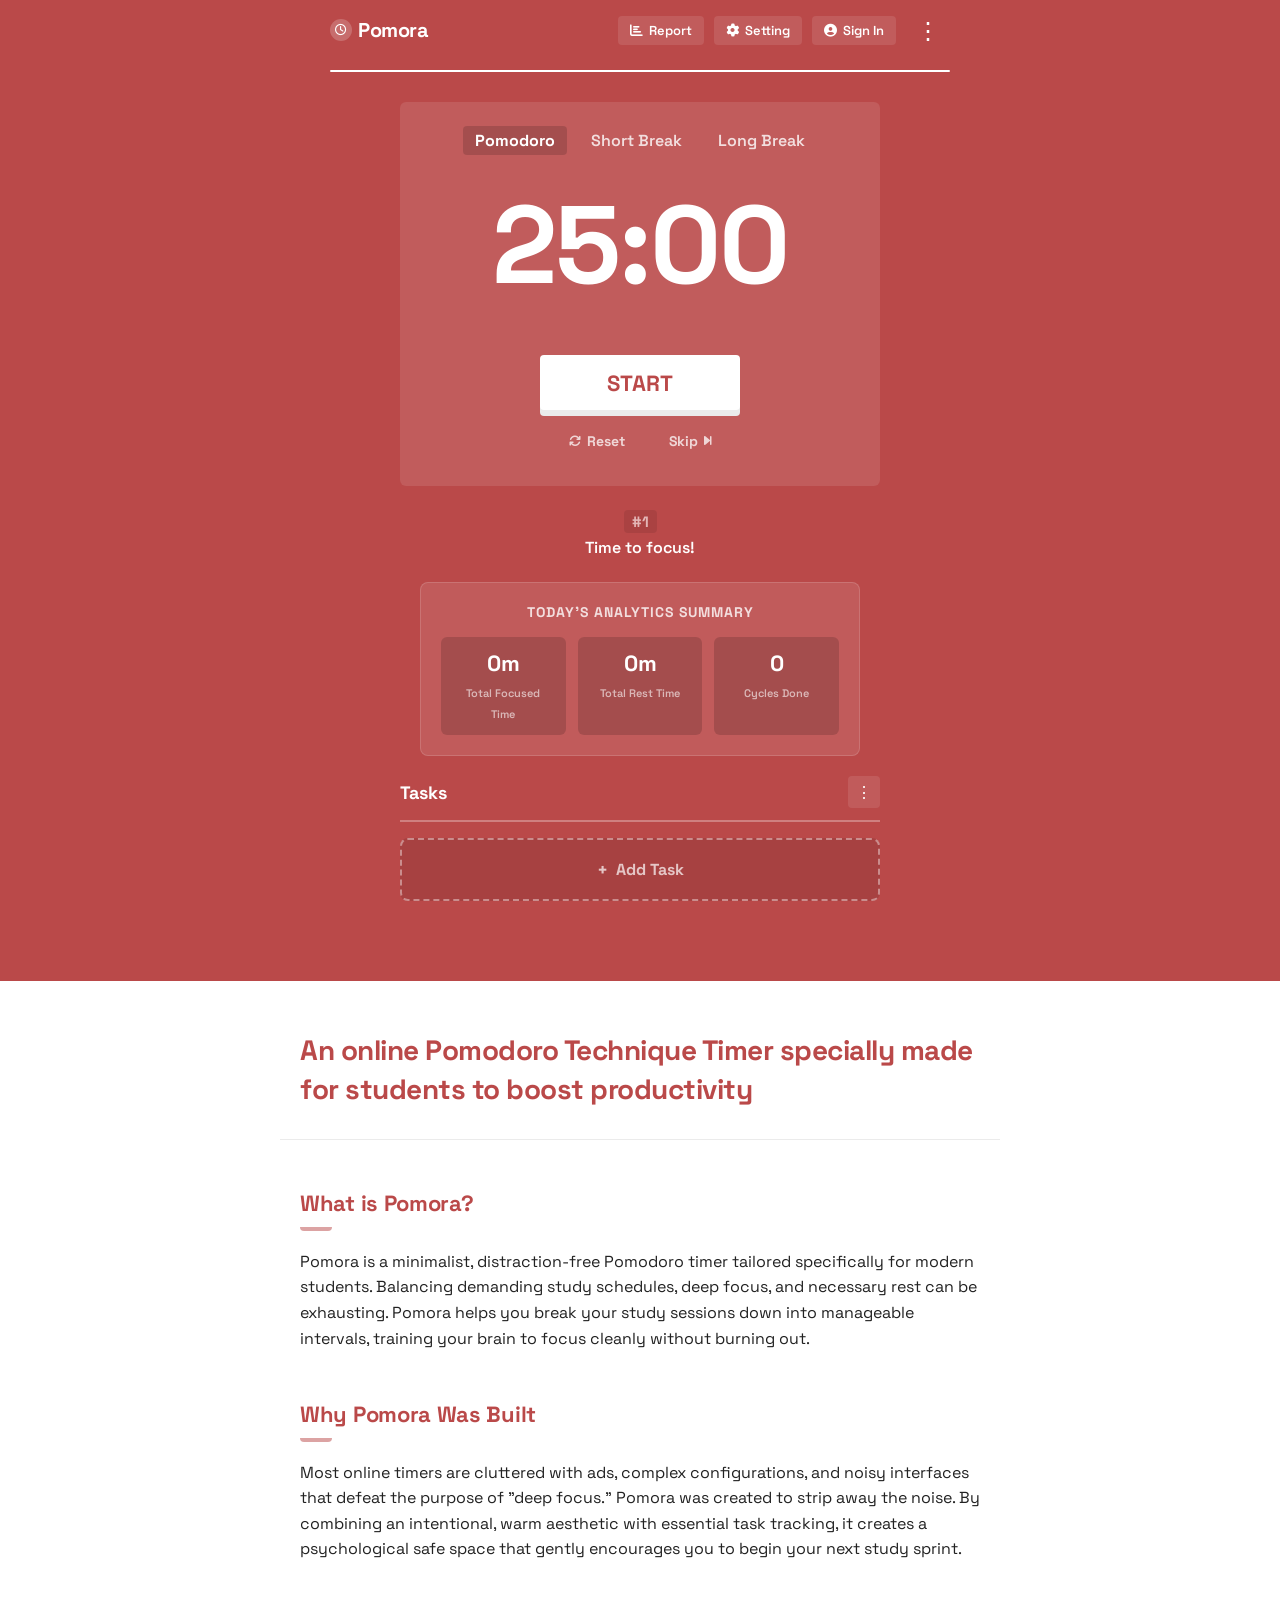
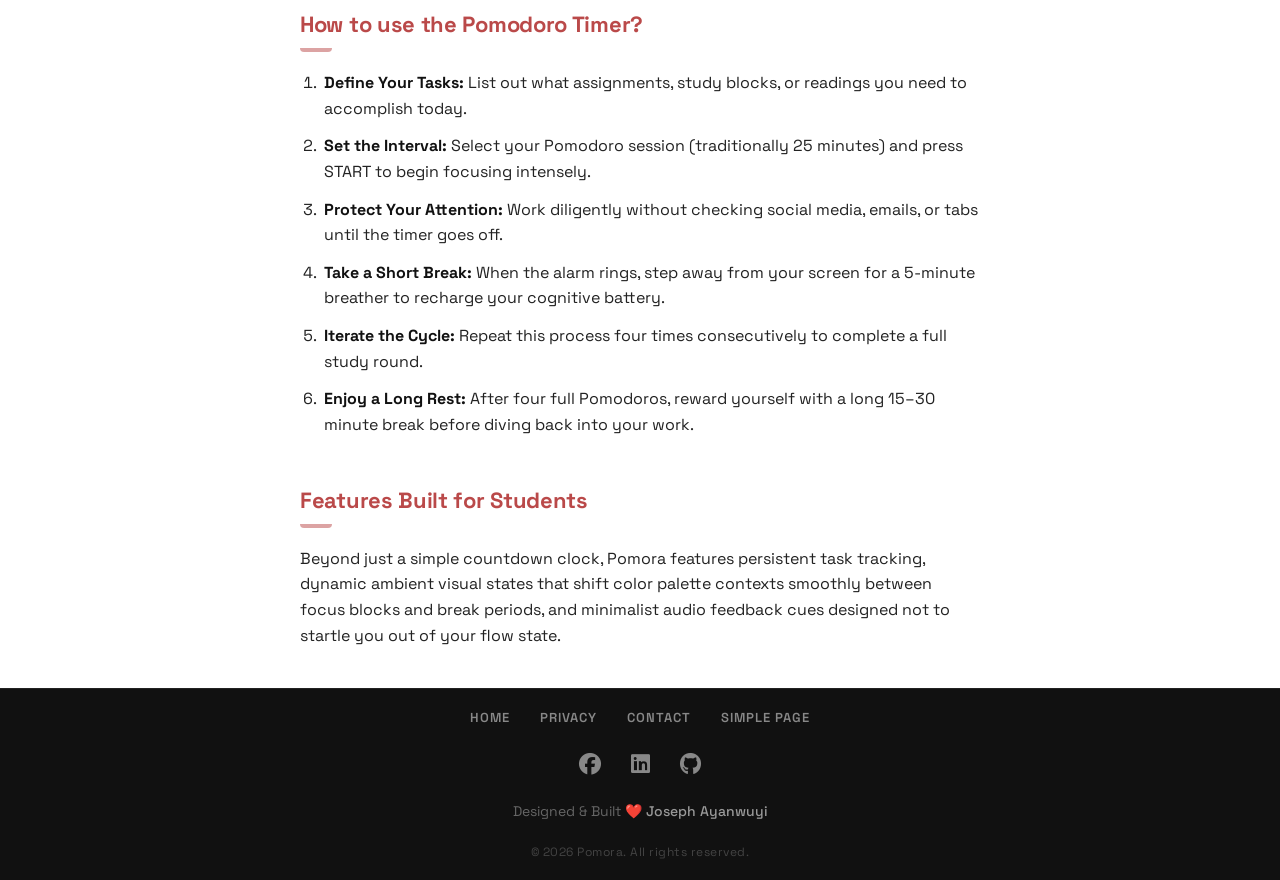
==== frontend/index.html @ e924970a "Initial commit: Pomora Full-Stack Core Engine" ====
<!DOCTYPE html>
<html lang="en">

<head>
  <meta charset="UTF-8" />
  <meta name="viewport" content="width=device-width, initial-scale=1.0" />
  <title>Pomora - Home</title>
  <link rel="preconnect" href="https://fonts.googleapis.com" />
  <link rel="preconnect" href="https://fonts.gstatic.com" crossorigin />
  <link href="https://fonts.googleapis.com/css2?family=Space+Grotesk:wght@300..700&display=swap" rel="stylesheet" />
  <link rel="stylesheet" href="https://cdnjs.cloudflare.com/ajax/libs/font-awesome/6.5.0/css/all.min.css">
  <link rel="stylesheet" type="text/css" href="css/styles.css" />

  <link rel="shortcut icon" href="favicon.ico" type="image/x-icon">
</head>

<body>

  <div class="container-head">
    <header class="navbar" role="banner">
      <div class="logo"><span class="logo-icon"><i class="fa-regular fa-clock"></i></span> Pomora</div>
      <nav class="nav-actions" aria-label="Primary navigation">
        <button type="button" class="nav-btn">
          <span class="icon"><i class="fa fa-bar-chart" aria-hidden="true"></i></span>
          <span class="icon_text">Report</span>
        </button>
        <button type="button" class="nav-btn">
          <span class="icon"><i class="fa fa-cog" aria-hidden="true"></i></span>
          <span class="icon_text">Setting</span>
        </button>
        <button type="button" class="nav-btn login-btn">
          <span class="icon"><i class="fa fa-user-circle" aria-hidden="true"></i></span>
          <span class="icon_text">Sign In</span>
        </button>
        <div class="more-menu-container">
          <button type="button" class="more-btn" id="moreMenuBtn" aria-label="More options">
            ⋮
          </button>

          <div class="more-dropdown-card" id="moreDropdownCard">
            <button type="button" class="dropdown-item-btn" id="goToDashboardBtn">
              📊 Performance Dashboard
            </button>
            <button type="button" class="dropdown-item-btn" id="goToTimerBtn" style="display: none;">
              ⏱️ Back to Timer
            </button>
            <hr class="dropdown-divider" />
            <button type="button" class="dropdown-item-btn danger" id="dropdownLogoutBtn">
              🚪 Log Out Account
            </button>
          </div>
        </div>



      </nav>
    </header>

    <div id="fullPageDashboard" class="full-screen-overlay-workspace">
      <div class="dashboard-inner-overlay-card">
        <button type="button" class="close-dashboard-overlay-btn" id="closeDashboardOverlayBtn" title="Close Dashboard">
          &times;
        </button>

        <div class="dashboard-filter-header">
          <h2>Performance Insights</h2>
          <div class="filter-toggle-buttons">
            <button class="filter-btn active" data-range="7days">7 Days</button>
            <button class="filter-btn" data-range="30days">1 Month</button>
            <button class="filter-btn" data-range="1year">1 Year</button>
          </div>
        </div>

        <div class="stats-overview-grid">
          <div class="stat-card">
            <span class="card-label">Focus Volume</span>
            <h3 id="dashTotalHours">0.0h</h3>
          </div>
          <div class="stat-card">
            <span class="card-label">Active Consistency</span>
            <h3 id="dashStreak">0 Days</h3>
          </div>
        </div>

        <div class="dashboard-charts-section">
          <p class="chart-title">Daily Focus Distribution Trend (Minutes)</p>
          <div class="trend-bar-chart" id="dashboardTrendChart">
          </div>
        </div>
      </div>
    </div>

    <div class="progress-bar-bg" aria-hidden="true">
      <div class="progress-bar-fill"></div>
    </div>

    <main id="main-content" class="main-container">
      <section class="timer-card" aria-labelledby="timer-heading">
        <div class="timer-modes" role="tablist" aria-label="Timer mode">
          <button type="button" class="mode-btn active" aria-selected="true">
            Pomodoro
          </button>
          <button type="button" class="mode-btn">Short Break</button>
          <button type="button" class="mode-btn">Long Break</button>
        </div>

        <div id="timer-heading" class="timer-display" role="status" aria-live="polite">
          25:00
        </div>

        <div class="timer-controls-wrapper">
          <button class="start-btn">START</button>

          <div class="timer-utilities">
            <button class="util-btn" id="resetTimerBtn" title="Reset Current Round">
              <span><i class="fa-solid fa-refresh"></i></span> Reset
            </button>
            <button class="util-btn" id="skipTimerBtn" title="Skip to Next Round">
              Skip <span><i class="fa-solid fa-forward-step"></i></span>
            </button>
          </div>
        </div>
      </section>

      <div class="task-status">
        <span class="task-number" id="taskNumberDisplay">#1</span>
        <p class="task-message" id="taskMessageDisplay">Time to focus!</p>
      </div>

      <section class="container summary-section">
        <div class="analytics-card">
          <h3>Today's Analytics Summary</h3>
          <div class="analytics-grid">
            <div class="analytics-item">
              <span class="analytics-value" id="totalFocusTimeDisplay">0m</span>
              <span class="analytics-label">Total Focused Time</span>
            </div>
            <div class="analytics-item">
              <span class="analytics-value" id="totalRestTimeDisplay">0m</span>
              <span class="analytics-label">Total Rest Time</span>
            </div>
            <div class="analytics-item">
              <span class="analytics-value" id="pomodorosCompletedDisplay">0</span>
              <span class="analytics-label">Cycles Done</span>
            </div>
          </div>
        </div>
      </section>

      <section class="tasks-section">
        <div class="tasks-header">
          <h2>Tasks</h2>
          <button class="more-btn-v">⋮</button>
        </div>

        <div class="tasks-success-banner" id="tasksSuccessBanner">
          <p class="success-message">You've finished all your tasks for today 🎉</p>
          <button class="clear-tasks-btn" id="clearTasksBtn">Clear Tasks</button>
        </div>

        <div class="tasks-list"></div>

        <div class="task-form-card" id="taskFormCard">
          <input type="text" class="task-input-field" id="taskInputField" placeholder="What are you working on?"
            maxlength="100">
          <div class="task-form-actions">
            <button class="task-form-btn cancel-btn" id="cancelTaskBtn">Cancel</button>
            <button class="task-form-btn save-btn" id="saveTaskBtn">Save</button>
          </div>
        </div>

        <button class="add-task-btn">
          <span class="plus-icon">+</span> Add Task
        </button>
      </section>

    </main>
  </div>

  <section class="container hero-section" aria-labelledby="hero-title">
    <h1 id="hero-title" class="heroimage_title">
      An online Pomodoro Technique Timer specially made for students to boost
      productivity
    </h1>
  </section>

  <section class="catchcopy container" aria-labelledby="what-is-title">
    <h2 id="what-is-title" class="catchcopy_title">What is Pomora?</h2>
    <p class="catchcopy_text">
      Pomora is a minimalist, distraction-free Pomodoro timer tailored
      specifically for modern students. Balancing demanding study schedules,
      deep focus, and necessary rest can be exhausting. Pomora helps you break
      your study sessions down into manageable intervals, training your brain
      to focus cleanly without burning out.
    </p>
  </section>

  <section class="catchcopy container" aria-labelledby="why-title">
    <h2 id="why-title" class="catchcopy_title">Why Pomora Was Built</h2>
    <p class="catchcopy_text">
      Most online timers are cluttered with ads, complex configurations, and
      noisy interfaces that defeat the purpose of "deep focus." Pomora was
      created to strip away the noise. By combining an intentional, warm
      aesthetic with essential task tracking, it creates a psychological safe
      space that gently encourages you to begin your next study sprint.
    </p>
  </section>

  <section class="catchcopy container" aria-labelledby="how-to-title">
    <h2 id="how-to-title" class="catchcopy_title">How to use the Pomodoro Timer?</h2>
    <ol class="catchcopy_list">
      <li>
        <span class="bold">Define Your Tasks: </span>List out what
        assignments, study blocks, or readings you need to accomplish today.
      </li>
      <li>
        <span class="bold">Set the Interval: </span>Select your Pomodoro
        session (traditionally 25 minutes) and press START to begin focusing
        intensely.
      </li>
      <li>
        <span class="bold">Protect Your Attention: </span>Work diligently
        without checking social media, emails, or tabs until the timer goes
        off.
      </li>
      <li>
        <span class="bold">Take a Short Break: </span>When the alarm rings,
        step away from your screen for a 5-minute breather to recharge your
        cognitive battery.
      </li>
      <li>
        <span class="bold">Iterate the Cycle: </span>Repeat this process four
        times consecutively to complete a full study round.
      </li>
      <li>
        <span class="bold">Enjoy a Long Rest: </span>After four full
        Pomodoros, reward yourself with a long 15–30 minute break before
        diving back into your work.
      </li>
    </ol>
  </section>

  <section class="catchcopy container" aria-labelledby="features-title">
    <h2 id="features-title" class="catchcopy_title">Features Built for Students</h2>
    <p class="catchcopy_text">
      Beyond just a simple countdown clock, Pomora features persistent task
      tracking, dynamic ambient visual states that shift color palette
      contexts smoothly between focus blocks and break periods, and minimalist
      audio feedback cues designed not to startle you out of your flow state.
    </p>
  </section>

  <footer class="footer" role="contentinfo">
    <div class="footer_sitemap" role="navigation" aria-label="Footer navigation">
      <a href="#">HOME</a>
      <a href="./privacy.html">PRIVACY</a>
      <a href="./contact.html">CONTACT</a>
      <a href="./app.html">SIMPLE PAGE</a>
    </div>

    <div class="footer_smlink">
      <a href="#" target="_blank" rel="noopener" aria-label="Facebook">
        <i class="fa-brands fa-facebook"></i>
      </a>
      <a href="#" target="_blank" rel="noopener" aria-label="LinkedIn">
        <i class="fa-brands fa-linkedin"></i>
      </a>
      <a href="#" target="_blank" rel="noopener" aria-label="GitHub">
        <i class="fa-brands fa-github"></i>
      </a>
    </div>

    <div class="footer_me">
      Designed & Built ❤️ <span>Joseph Ayanwuyi</span>
    </div>

    <div class="footer_copyright">
      &copy; 2026 Pomora. All rights reserved.
    </div>
  </footer>

  <div class="modal-overlay" id="reportModal">
    <div class="modal-card">
      <div class="modal-header">
        <h2>Activity Report</h2>
        <button class="modal-close-btn" id="closeReportBtn">&times;</button>
      </div>

      <div class="modal-stats-grid">
        <div class="modal-stat-box">
          <span class="modal-stat-num" id="modalFocusHours">0.0h</span>
          <span class="modal-stat-lbl">Hours Focused</span>
        </div>
        <div class="modal-stat-box">
          <span class="modal-stat-num" id="modalCyclesCount">0</span>
          <span class="modal-stat-lbl">Finished Sprints</span>
        </div>
      </div>

      <div class="chart-wrapper">
        <h3>Focus vs. Rest Distribution</h3>
        <div class="bar-chart">
          <div class="chart-column">
            <div class="bar-fill-wrapper">
              <div class="bar-fill focus-bar" id="graphFocusBar" style="height: 0%;"></div>
            </div>
            <span class="bar-label">Focus Block</span>
          </div>
          <div class="chart-column">
            <div class="bar-fill-wrapper">
              <div class="bar-fill rest-bar" id="graphRestBar" style="height: 0%;"></div>
            </div>
            <span class="bar-label">Rest Block</span>
          </div>
        </div>
      </div>
    </div>
  </div>

  <div class="modal-overlay" id="settingsModal">
    <div class="modal-card settings-card">
      <div class="modal-header">
        <h2>Timer Settings</h2>
        <button class="modal-close-btn" id="closeSettingsBtn">&times;</button>
      </div>

      <div class="settings-section-block">
        <h3>Time (Minutes)</h3>
        <div class="time-inputs-grid">
          <div class="input-group">
            <label for="inputPomo">Pomodoro</label>
            <input type="number" id="inputPomo" min="1" max="60" value="25">
          </div>
          <div class="input-group">
            <label for="inputShort">Short Break</label>
            <input type="number" id="inputShort" min="1" max="60" value="5">
          </div>
          <div class="input-group">
            <label for="inputLong">Long Break</label>
            <input type="number" id="inputLong" min="1" max="60" value="15">
          </div>
        </div>
      </div>

      <div class="settings-section-block">
        <div class="toggle-setting-row">
          <label for="inputLongInterval">Long Break Interval (Cycles)</label>
          <input type="number" id="inputLongInterval" min="1" max="10" value="4" class="inline-num-input">
        </div>

        <div class="toggle-setting-row">
          <label>Auto-start Breaks</label>
          <input type="checkbox" id="inputAutoBreak" class="custom-toggle">
        </div>

        <div class="toggle-setting-row">
          <label>Auto-start Pomodoros</label>
          <input type="checkbox" id="inputAutoPomo" class="custom-toggle">
        </div>
      </div>

      <div class="settings-section-block">
        <h3>Sound Alerts</h3>
        <div class="sound-picker-row">
          <select id="inputSoundAlert" class="settings-select">

            <option value="digital-alarm-buzzer">Digital Alarm Buzzer</option>
            <option value="morning-clock-alarm">Morning Clock Alarm</option>
            <option value="sound-alert-in-hall">Sound alert-in Hall</option>
            <option value="vintage-warning-alarm">Vintage Warning</option>
          </select>
          <button class="test-sound-btn" id="testSoundBtn">🔊 Test</button>
        </div>
      </div>

      <div class="settings-section-block">
        <div class="notification-setup-row">
          <div>
            <h4>Desktop Notifications</h4>
            <p>Receive push notifications when cycles end</p>
          </div>
          <button class="notify-perm-btn" id="requestNotificationBtn">Enable</button>
        </div>
      </div>

      <button class="settings-save-master-btn" id="saveSettingsBtn">Save Settings</button>
    </div>
  </div>

  <div class="modal-overlay" id="authModal">
    <div class="modal-card auth-card">
      <button class="modal-close-btn auth-close-btn" id="closeAuthBtn">&times;</button>

      <div class="auth-brand-header">
        <span class="logo-icon">✓</span>
        <h2>pomora</h2>
      </div>

      <div class="auth-view-block active" id="signInView">
        <h3 class="auth-title">Log in to your account</h3>

        <!-- <button class="google-auth-btn">
          <span class="g-icon">G</span> Sign in with Google
        </button> -->

        <!-- <div class="auth-divider"><span>or email</span></div> -->

        <form class="auth-form" id="signInForm" onsubmit="event.preventDefault();">
          <div class="auth-input-group">
            <label for="loginEmail">Email Address</label>
            <input type="email" id="loginEmail" placeholder="example@mail.com" required>
          </div>
          <div class="auth-input-group">
            <label for="loginPassword">Password</label>
            <input type="password" id="loginPassword" placeholder="••••••••" required>
          </div>
          <button type="submit" class="auth-submit-master-btn">Log In</button>
        </form>

        <p class="auth-switch-prompt">
          New to Pomora? <button class="auth-toggle-view-link" id="switchToSignUp">Create account</button>
        </p>
      </div>

      <div class="auth-view-block" id="signUpView">
        <h3 class="auth-title">Create your student profile</h3>

        <form class="auth-form" id="signUpForm" onsubmit="event.preventDefault();">
          <div class="auth-input-group">
            <label for="registerName">Full Name</label>
            <input type="text" id="registerName" placeholder="Your Name" required>
          </div>
          <div class="auth-input-group">
            <label for="registerEmail">Email Address</label>
            <input type="email" id="registerEmail" placeholder="name@school.edu" required>
          </div>
          <div class="auth-input-group">
            <label for="registerPassword">Password</label>
            <input type="password" id="registerPassword" placeholder="Minimum 6 characters" required>
          </div>
          <button type="submit" class="auth-submit-master-btn">Create Account</button>
        </form>

        <p class="auth-switch-prompt">
          Already have an account? <button class="auth-toggle-view-link" id="switchToSignIn">Log in</button>
        </p>
      </div>
    </div>
  </div>

  <div id="globalToast" class="toast-banner">
    <span id="toastMessage">Success Message Here</span>
  </div>

</body>
<link rel="stylesheet" href="css/interactivity.css">
<script src="js/app.js"></script>

</html>
---- frontend/css/styles.css ----
/* --- CSS Reset & Variables --- */
* {
  margin: 0;
  padding: 0;
  box-sizing: border-box;
}

:root {
  --bg-color: #ba4949;
  --card-bg: rgba(255, 255, 255, 0.1);
  --card-bg-hover: rgba(255, 255, 255, 0.2);
  --text-main: #ffffff;
  --text-muted: rgba(255, 255, 255, 0.7);
  --surface-dark: #111111;
  --surface-muted: #222222;
  --surface-light: #888888;
  --font-family:
    "Space Grotesk", -apple-system, BlinkMacSystemFont, "Segoe UI", Roboto,
    Helvetica, Arial, sans-serif, "Apple Color Emoji", "Segoe UI Emoji",
    "Segoe UI Symbol";
}

body {
  font-family: var(--font-family);
  color: var(--text-main);
  overflow-x: hidden;
  -webkit-font-smoothing: antialiased;
}

button,
.more-btn,
.more-btn-v {
  cursor: pointer;
  transition:
    background 0.2s ease,
    transform 0.2s ease,
    color 0.2s ease;
}

button {
  font-family: inherit;
}

/* --- Container Framework --- */
.container-head {
  background-color: var(--bg-color);
  display: flex;
  flex-direction: column;
  align-items: center;
  min-height: 100vh;
  padding-bottom: 80px;
   transition: background-color 0.4s cubic-bezier(0.4, 0, 0.2, 1);
}

.container {
  max-width: 720px;
  margin: 0 auto;
  padding: 0 20px;
}

/* --- Navbar Styles --- */
.navbar {
  width: 620px;
  height: 60px;
  display: flex;
  justify-content: space-between;
  align-items: center;
  margin-bottom: 40px;
}

.logo {
  display: flex;
  align-items: center;
  gap: 6px;
  font-size: 20px;
  font-weight: 700;
  letter-spacing: -0.5px;
  cursor: pointer;
}

.logo-icon {
  background-color: rgba(255, 255, 255, 0.2);
  border-radius: 50%;
  width: 22px;
  height: 22px;
  display: inline-flex;
  align-items: center;
  justify-content: center;
  font-size: 12px;
}

.nav-actions {
  display: flex;
  align-items: center;
  gap: 10px;
}

.nav-btn,
.more-btn,
.more-btn-v {
  background-color: var(--card-bg);
  border: none;
  color: var(--text-main);
  border-radius: 4px;
}

.nav-btn {
  padding: 6px 12px;
  font-size: 13px;
  font-weight: 600;
  display: flex;
  align-items: center;
  gap: 6px;
}

.more-btn {
  font-size: 16px;
  padding: 4px 10px;
}

.more-btn-v {
  width: 32px;
  height: 32px;
  font-size: 16px;
  display: inline-flex;
  align-items: center;
  justify-content: center;
}

.nav-btn:hover,
.more-btn:hover,
.more-btn-v:hover {
  background-color: var(--card-bg-hover);
}

/* --- Main Layout Container --- */
.main-container {
  width: 480px;
  display: flex;
  flex-direction: column;
  align-items: center;
}

/* --- Progress Line --- */
.progress-bar-bg {
  width: 100%;
  max-width: 620px;
  height: 2px;
  background-color: rgba(0, 0, 0, 0.1);
  margin: -30px 0 30px;
  overflow: hidden;
}

/* The active inner fluid tracking indicator */
.progress-bar-fill {
    height: 100%;
    width: 100%; /* Starts fully filled */
    background-color: #ffffff;
    border-radius: 2px;
    /* Smoothly transitions the width property every second when JS updates it */
    transition: width 1s linear; 
}

/* --- Timer Card Styles --- */
.timer-card {
  background-color: var(--card-bg);
  width: 100%;
  border-radius: 6px;
  padding: 24px 0 30px;
  display: flex;
  flex-direction: column;
  align-items: center;
}

.timer-modes {
  display: flex;
  gap: 12px;
}

.mode-btn {
  background: none;
  border: none;
  color: var(--text-main);
  font-size: 16px;
  font-weight: 600;
  padding: 4px 12px;
  border-radius: 4px;
  cursor: pointer;
  opacity: 0.8;
  transition: opacity 0.2s ease;
}

.mode-btn:hover,
.mode-btn.active {
  opacity: 1;
}

.mode-btn.active {
  background-color: rgba(0, 0, 0, 0.15);
  font-weight: 700;
}

.timer-display {
  font-size: 110px;
  font-weight: 800;
  margin: 20px 0;
  letter-spacing: -2px;
  user-select: none;
}

.start-btn {
  width: 200px;
  height: 55px;
  background-color: #ffffff;
  color: var(--bg-color);
  border: none;
  font-size: 22px;
  font-weight: 700;
  border-radius: 4px;
  box-shadow: rgb(235, 235, 235) 0px 6px 0px;
  transition: all 0.1s ease;
}

.start-btn:active {
  transform: translateY(6px);
  box-shadow: none;
}

/* --- Task Meta Status --- */
.task-status {
  text-align: center;
  margin: 24px 0;
}

.task-number {
  font-size: 15px;
  opacity: 0.6;
}

.task-message {
  font-size: 16px;
  margin-top: 4px;
  font-weight: 600;
}

/* --- Tasks List Styling --- */
.tasks-section {
  width: 100%;
}

.tasks-header {
  display: flex;
  justify-content: space-between;
  align-items: center;
  border-bottom: 2px solid rgba(255, 255, 255, 0.3);
  padding-bottom: 12px;
  margin-bottom: 16px;
}

.tasks-header h2 {
  font-size: 18px;
  font-weight: 700;
}

.more-btn-v {
  background-color: var(--card-bg);
  border: none;
  color: var(--text-main);
  width: 32px;
  height: 32px;
  border-radius: 4px;
  font-size: 16px;
  cursor: pointer;
  display: flex;
  align-items: center;
  justify-content: center;
}

.more-btn-v:hover {
  background-color: var(--card-bg-hover);
}

.add-task-btn {
  width: 100%;
  background-color: rgba(0, 0, 0, 0.1);
  color: var(--text-muted);
  border: 2px dashed rgba(255, 255, 255, 0.4);
  border-radius: 8px;
  padding: 18px 0;
  font-size: 16px;
  font-weight: 700;
  cursor: pointer;
  display: flex;
  align-items: center;
  justify-content: center;
  gap: 8px;
  transition: all 0.2s ease;
}

.add-task-btn:hover {
  background-color: rgba(0, 0, 0, 0.2);
  color: #ffffff;
  border-color: rgba(255, 255, 255, 0.7);
}

.plus-icon {
  font-size: 18px;
  font-weight: 800;
}

/* --- Typography & Copy Layout --- */
.hero-section {
  border-bottom: 1px solid rgba(0, 0, 0, 0.08);
  padding-bottom: 30px;
}

.heroimage_title,
.catchcopy_title {
  display: block;
  color: var(--bg-color);
  font-weight: 700;
  letter-spacing: -0.5px;
}

.heroimage_title {
  margin-top: 50px;
  font-size: 28px;
  line-height: 1.4;
  text-align: left;
}

.catchcopy {
  margin-bottom: 10px;
}

.catchcopy_title {
  margin: 2.2em 0 0;
  font-size: 22px;
  letter-spacing: -0.3px;
}

.catchcopy_title::after {
  content: "";
  display: block;
  width: 32px;
  padding-top: 10px;
  border-bottom: 4px solid var(--bg-color);
  opacity: 0.5;
  border-radius: 4px;
}

.catchcopy_text,
.catchcopy_list {
  color: #222222;
  font-size: 16px;
  line-height: 1.6;
  padding-top: 18px;
}

.catchcopy_list {
  padding-left: 20px;
}

.catchcopy_list li {
  margin-bottom: 12px;
  padding-left: 4px;
}

li .bold {
  font-weight: 700;
  color: #111111;
}

/* --- Footer Container --- */
.footer {
  background-color: var(--surface-dark);
  color: #aaaaaa;
  padding: 20px 0;
  display: flex;
  flex-direction: column;
  align-items: center;
  gap: 24px;
  margin-top: 40px;
  border-top: 1px solid var(--surface-muted);
}

/* --- Sitemap Links --- */
.footer_sitemap,
.footer_smlink {
  display: flex;
  gap: 30px;
}

.footer_sitemap a,
.footer_smlink a {
  color: var(--surface-light);
  text-decoration: none;
  transition:
    transform 0.2s ease,
    color 0.2s ease;
}

.footer_sitemap a {
  font-size: 13px;
  font-weight: 600;
  letter-spacing: 1px;
}

.footer_sitemap a:hover,
.footer_smlink a:hover {
  color: #ffffff;
}

.footer_smlink a {
  font-size: 22px;
}

.footer_smlink a:hover {
  transform: translateY(-2px);
}

.footer_me {
  font-size: 14px;
  color: #666666;
}

.footer_me span {
  color: #999999;
  font-weight: 500;
}

.footer_copyright {
  font-size: 12px;
  color: #444444;
  letter-spacing: 0.5px;
}


/* Legal & Static Pages Styling (Privacy Policy / Terms) */   

/* Page background override to stark clean canvas style */
.legal-page-body {
  background-color: #ffffff !important;
  color: #444444;
}

/* Minimalist border header element mapping */
.legal-navbar {
  width: 100%;
  height: 70px;
  display: flex;
  align-items: center;
  border-bottom: 1px solid #eeeeee;
  margin-bottom: 50px;
}

/* Center and style the branding explicitly for light mode context */
.legal-logo-center {
  color: #e96363; /* Subtle app theme logo color tint */
  font-size: 24px;
}

.legal-logo-center .logo-icon {
  background-color: #e96363;
  color: #ffffff;
}

/* Alignment layout wrapper inherits container sizing cleanly */
.legal-container {
  text-align: left;
  margin-bottom: 100px;
}

.legal-title {
  font-size: 32px;
  font-weight: 800;
  color: #532222; /* Rich dark crimson tint matching screenshot styling */
  margin-bottom: 10px;
  letter-spacing: -0.5px;
}

.legal-date {
  font-size: 15px;
  color: #777777;
  margin-bottom: 40px;
}

/* Text spacing & formatting container blocks */
.legal-content-block p {
  font-size: 16px;
  line-height: 1.65;
  color: #555555;
  margin-bottom: 20px;
  font-weight: 400;
}

/* Sub-headers definitions styling */
.privacy_h2 {
  font-size: 24px;
  font-weight: 700;
  color: #532222;
  margin-top: 40px;
  margin-bottom: 16px;
}

.privacy_h3 {
  font-size: 18px;
  font-weight: 700;
  color: #532222;
  margin-top: 30px;
  margin-bottom: 12px;
}

/* Text Lists Custom System */
.legal-content-block .catchcopy_list {
  margin-bottom: 24px;
  padding-left: 20px;
}

.legal-content-block .catchcopy_list li {
  font-size: 15px;
  color: #555555;
  line-height: 1.6;
  margin-bottom: 8px;
}

/* Subtle standard hyperlink accenting */
.legal-link {
  color: #e96363;
  text-decoration: none;
  border-bottom: 1px dashed rgba(233, 99, 99, 0.4);
  transition: color 0.2s ease;
}

.legal-link:hover {
  color: #ba4949;
  border-bottom-color: #ba4949;
}

/* Final bottom agreement paragraph accentuation */
.legal-agreement-footer {
  font-weight: 600 !important;
  color: #333333 !important;
  margin-top: 40px;
  border-top: 1px solid #eeeeee;
  padding-top: 20px;
}

/* --- Mobile Responsive Rule for Legal Header Context --- */
@media screen and (max-width: 480px) {
  .legal-navbar {
    margin-bottom: 30px;
  }
  .legal-title {
    font-size: 26px;
    text-align: left;
  }
  .privacy_h2 {
    font-size: 20px;
  }
  .privacy_h3 {
    font-size: 16px;
  }
}

/* Responsive Media Queries  */


/* --- Tablet Devices (Screens smaller than 768px) --- */
@media screen and (max-width: 768px) {
  .navbar {
    width: 90%; /* Fluid width instead of fixed pixel widths */
    margin-bottom: 30px;
  }

  .main-container {
    width: 85%;
  }

  .heroimage_title {
    font-size: 24px; /* Slightly scaled down text for readability */
    margin-top: 35px;
  }

  .catchcopy_title {
    font-size: 20px;
  }
}

/* --- Mobile Devices (Screens smaller than 480px) --- */
@media screen and (max-width: 480px) {
  /* Navbar Adjustment */
  .navbar {
    width: 100%;
    padding: 0 16px;
    margin-bottom: 20px;
  }

  .logo {
    font-size: 18px;
  }

  .nav-btn {
    padding: 6px 10px;
    font-size: 12px;
  }

  .icon_text {
    display: none;
  }

  .progress-bar-bg {
    margin-top: -20px;
    width: 90%;
  }

  /* Main Container & Timer */
  .main-container {
    width: 100%;
    padding: 0 16px;
  }

  .timer-card {
    padding: 20px 12px;
  }

  .timer-modes {
    gap: 6px;
    width: 100%;
    justify-content: space-between;
  }

  .mode-btn {
    font-size: 14px;
    padding: 6px 8px;
    flex: 1; /* Makes buttons distribute evenly */
    text-align: center;
  }

  .timer-display {
    font-size: 80px; /* Prevents text overflow on narrow displays */
    margin: 15px 0;
  }

  .start-btn {
    width: 100%; /* Spans full width of the card on mobile */
    height: 50px;
    font-size: 18px;
  }

  /* Content Layout Adjustments */
  .container {
    width: 100%;
    padding: 0 16px;
  }

  .heroimage_title {
    font-size: 20px;
    margin-top: 25px;
  }

  .catchcopy_title {
    font-size: 18px;
  }

  .catchcopy_text,
  .catchcopy_list {
    font-size: 14px;
    line-height: 1.5;
  }

  /* Footer Optimizations */
  .footer {
    padding: 30px 16px;
    gap: 20px;
  }

  .footer_sitemap {
    gap: 15px;
    flex-wrap: wrap; /* Allows text to wrap to the next line if the screen is ultra-small */
    justify-content: center;
  }

  .footer_sitemap a {
    font-size: 12px;
  }
}
---- frontend/css/interactivity.css ----
/* Add smooth transition to the body */
.container-head {
    /* ... keep your existing body styles ... */
    transition: background-color 0.4s cubic-bezier(0.4, 0, 0.2, 1);
}

/* New theme modifier classes for smooth state changes */
.container-head.theme-pomodoro {
    --bg-color: #ba4949;
    background-color: #ba4949;
}

.container-head.theme-short {
    --bg-color: #388e3c; /* Elegant, calming green for short breaks */
    background-color: #388e3c;
}

.container-head.theme-long {
    --bg-color: #3949ab; /* Deep, relaxing blue for long breaks */
    background-color: #3949ab;
}

/* Ensure the layout elements using var(--bg-color) dynamically transition too */
.start-btn {
    /* ... keep your existing styles ... */
    transition: color 0.4s ease, transform 0.1s ease;
}

/* --- Injected Task Items Layout styling --- */
.tasks-list {
    width: 100%;
    display: flex;
    flex-direction: column;
    gap: 8px;
}

.task-item {
    background-color: #ffffff;
    color: #333333;
    padding: 14px 16px;
    border-radius: 6px;
    display: flex;
    justify-content: space-between;
    align-items: center;
    cursor: pointer;
    box-shadow: rgba(0, 0, 0, 0.1) 0px 2px 4px;
    transition: all 0.2s ease;
    user-select: none;
}

.task-item:hover {
    transform: translateY(-1px);
    box-shadow: rgba(0, 0, 0, 0.15) 0px 4px 8px;
}

.task-item-left {
    display: flex;
    align-items: center;
    gap: 12px;
}

.check-icon {
    font-size: 18px;
    color: var(--bg-color);
    font-weight: 700;
}

.task-item-text {
    font-size: 15px;
    font-weight: 600;
}

/* Delete cross mark design styling */
.task-delete-btn {
    background: none;
    border: none;
    font-size: 20px;
    color: #999999;
    cursor: pointer;
    padding: 0 4px;
    line-height: 1;
    transition: color 0.15s ease;
}

.task-delete-btn:hover {
    color: #ff3333;
}

/* --- Completed State Modifiers --- */
.task-item.completed {
    opacity: 0.55;
    background-color: rgba(255, 255, 255, 0.8);
}

.task-item.completed .task-item-text {
    text-decoration: line-through;
    color: #777777;
}

.task-item.completed .check-icon {
    color: #4caf50; /* Changes checkbox token indicator green on completion */
}


/* --- Inline Task Input Creation Tray Form --- */
.task-form-card {
    background-color: #ffffff;
    padding: 16px;
    border-radius: 8px;
    box-shadow: rgba(0, 0, 0, 0.15) 0px 4px 12px;
    margin-bottom: 16px;
    display: none; /* Hidden by default, toggled via JS */
    flex-direction: column;
    gap: 14px;
    animation: slideDown 0.2s cubic-bezier(0.4, 0, 0.2, 1);
}

/* Smooth entry slide animation */
@keyframes slideDown {
    from { opacity: 0; transform: translateY(-8px); }
    to { opacity: 1; transform: translateY(0); }
}

.task-input-field {
    width: 100%;
    border: none;
    outline: none;
    padding: 12px 4px;
    font-size: 16px;
    font-weight: 600;
    color: #333333;
    font-family: inherit;
    border-bottom: 2px solid #eeeeee;
    transition: border-color 0.2s ease;
}

.task-input-field:focus {
    border-bottom-color: var(--bg-color); /* Highlight color match matching current background theme */
}

.task-form-actions {
    display: flex;
    justify-content: flex-end;
    gap: 12px;
}

.task-form-btn {
    border: none;
    padding: 8px 16px;
    font-size: 14px;
    font-weight: 700;
    border-radius: 4px;
    cursor: pointer;
    transition: all 0.15s ease;
}

.cancel-btn {
    background-color: transparent;
    color: #888888;
}

.cancel-btn:hover {
    color: #555555;
    background-color: #f5f5f5;
}

.save-btn {
    background-color: #555555; /* Default neutral gray, overridden cleanly */
    color: #ffffff;
    box-shadow: rgba(0, 0, 0, 0.1) 0px 2px 4px;
}

/* Make the save button match the current application state color implicitly */
.container-head.theme-pomodoro .save-btn { background-color: #ba4949; }
.container-head.theme-short .save-btn { background-color: #388e3c; }
.container-head.theme-long .save-btn { background-color: #3949ab; }

.save-btn:hover {
    opacity: 0.9;
}

/* --- Success Completion State Banner --- */
.tasks-success-banner {
    background-color: #ffffff;
    border-radius: 8px;
    padding: 16px 20px;
    display: none; /* Controlled dynamically by JavaScript state checks */
    justify-content: space-between;
    align-items: center;
    box-shadow: rgba(0, 0, 0, 0.1) 0px 4px 12px;
    margin-bottom: 16px;
    animation: popIn 0.3s cubic-bezier(0.175, 0.885, 0.32, 1.275);
}

@keyframes popIn {
    from { opacity: 0; transform: scale(0.95); }
    to { opacity: 1; transform: scale(1); }
}

.success-message {
    color: #222222;
    font-size: 15px;
    font-weight: 600;
}

.clear-tasks-btn {
    background-color: #4db6ac; /* Clean slate green backdrop from your screenshot */
    color: #ffffff;
    border: none;
    padding: 10px 18px;
    font-size: 14px;
    font-weight: 700;
    border-radius: 6px;
    cursor: pointer;
    box-shadow: rgba(0, 0, 0, 0.05) 0px 2px 4px;
    transition: background-color 0.15s ease, transform 0.1s ease;
}

.clear-tasks-btn:hover {
    background-color: #00897b;
}

.clear-tasks-btn:active {
    transform: scale(0.97);
}

/* --- Analytics Card Dashboard Box --- */
.summary-section {
    width: 100%;
    margin-bottom: 20px;
}

.analytics-card {
    background-color: rgba(255, 255, 255, 0.1); /* Blends elegantly with whatever theme color background is active */
    border-radius: 8px;
    padding: 20px;
    border: 1px solid rgba(255, 255, 255, 0.15);
}

.analytics-card h3 {
    font-size: 14px;
    text-transform: uppercase;
    letter-spacing: 1px;
    color: rgba(255, 255, 255, 0.8);
    margin-bottom: 16px;
    font-weight: 700;
    text-align: center;
}

.analytics-grid {
    display: flex;
    justify-content: space-between;
    gap: 12px;
}

.analytics-item {
    flex: 1;
    background-color: rgba(0, 0, 0, 0.15);
    padding: 12px;
    border-radius: 6px;
    text-align: center;
}

.analytics-value {
    display: block;
    font-size: 22px;
    font-weight: 800;
    color: #ffffff;
    margin-bottom: 4px;
}

.analytics-label {
    font-size: 11px;
    font-weight: 600;
    color: rgba(255, 255, 255, 0.6);
}

/* Fix text sizing context for active tasks header elements */
.task-number {
    display: inline-block;
    background-color: rgba(0, 0, 0, 0.15);
    padding: 2px 8px;
    border-radius: 4px;
    font-weight: 700;
}

/* --- Modal Overlay Layout --- */
.modal-overlay {
    position: fixed;
    top: 0;
    left: 0;
    width: 100%;
    height: 100%;
    background-color: rgba(0, 0, 0, 0.4);
    backdrop-filter: blur(4px); /* Sleek modern glass blur effect */
    z-index: 1000;
    display: none; /* Controlled dynamically by JavaScript toggles */
    justify-content: center;
    align-items: center;
    opacity: 0;
    transition: opacity 0.25s ease;
}

/* Open Animation modifier triggers */
.modal-overlay.show {
    display: flex;
    opacity: 1;
}

.modal-card {
    background-color: #ffffff;
    width: 440px;
    border-radius: 12px;
    padding: 24px;
    color: #333333;
    box-shadow: rgba(0, 0, 0, 0.25) 0px 10px 30px;
    transform: scale(0.92);
    transition: transform 0.25s cubic-bezier(0.175, 0.885, 0.32, 1.275);
}

.modal-overlay.show .modal-card {
    transform: scale(1);
}

/* Header Context components */
.modal-header {
    display: flex;
    justify-content: space-between;
    align-items: center;
    margin-bottom: 20px;
    border-bottom: 1px solid #eeeeee;
    padding-bottom: 12px;
}

.modal-header h2 {
    font-size: 20px;
    font-weight: 800;
    color: #444444;
}

.modal-close-btn {
    background: none;
    border: none;
    font-size: 28px;
    color: #aaaaaa;
    cursor: pointer;
    line-height: 1;
    transition: color 0.15s ease;
}

.modal-close-btn:hover {
    color: #333333;
}

/* Mini Stats Grid Dashboard inside modal */
.modal-stats-grid {
    display: flex;
    gap: 12px;
    margin-bottom: 24px;
}

.modal-stat-box {
    flex: 1;
    background-color: #f7f9fa;
    border-radius: 8px;
    padding: 14px;
    text-align: center;
    border: 1px solid #eef2f3;
}

.modal-stat-num {
    display: block;
    font-size: 24px;
    font-weight: 800;
    color: #222222;
}

.modal-stat-lbl {
    font-size: 11px;
    font-weight: 700;
    color: #888888;
    text-transform: uppercase;
    letter-spacing: 0.5px;
}

/* --- CSS Micro Bar Chart System --- */
.chart-wrapper {
    background-color: #f7f9fa;
    border-radius: 8px;
    padding: 16px;
    border: 1px solid #eef2f3;
}

.chart-wrapper h3 {
    font-size: 13px;
    font-weight: 700;
    color: #666666;
    margin-bottom: 20px;
    text-align: center;
}

.bar-chart {
    display: flex;
    justify-content: space-around;
    align-items: flex-end;
    height: 140px;
    padding-top: 10px;
}

.chart-column {
    display: flex;
    flex-direction: column;
    align-items: center;
    width: 80px;
    height: 100%;
    justify-content: flex-end;
}

.bar-fill-wrapper {
    width: 24px;
    height: 100px;
    background-color: #e0e6ed;
    border-radius: 4px;
    display: flex;
    align-items: flex-end;
    overflow: hidden;
}

.bar-fill {
    width: 100%;
    border-radius: 4px;
    transition: height 0.6s cubic-bezier(0.4, 0, 0.2, 1);
}

.focus-bar { background-color: #ba4949; }
.rest-bar { background-color: #388e3c; }

.bar-label {
    font-size: 11px;
    font-weight: 700;
    color: #777777;
    margin-top: 8px;
}

/* --- Settings Modal Overrides --- */
.settings-card {
    width: 480px;
    max-height: 90vh;
    overflow-y: auto;
}

.settings-section-block {
    border-bottom: 1px solid #eeeeee;
    padding: 16px 0;
}

.settings-section-block:last-of-type {
    border-bottom: none;
}

.settings-section-block h3 {
    font-size: 14px;
    color: #777777;
    text-transform: uppercase;
    letter-spacing: 0.5px;
    margin-bottom: 12px;
}

/* Time inputs field grids layout formatting */
.time-inputs-grid {
    display: flex;
    gap: 12px;
}

.input-group {
    flex: 1;
}

.input-group label {
    display: block;
    font-size: 12px;
    font-weight: 700;
    color: #888888;
    margin-bottom: 6px;
}

.input-group input, 
.inline-num-input {
    width: 100%;
    background-color: #f1f3f5;
    border: 1px solid #e9ecef;
    padding: 10px;
    font-size: 15px;
    font-weight: 700;
    border-radius: 6px;
    color: #333333;
    outline: none;
}

.inline-num-input {
    width: 70px;
    text-align: center;
    padding: 6px;
}

/* Row-by-row configurations layout alignments */
.toggle-setting-row {
    display: flex;
    justify-content: space-between;
    align-items: center;
    margin-bottom: 14px;
}

.toggle-setting-row:last-child {
    margin-bottom: 0;
}

.toggle-setting-row label {
    font-size: 14px;
    font-weight: 600;
    color: #444444;
}

/* Custom Dropdown Styling */
.sound-picker-row {
    display: flex;
    gap: 10px;
}

.settings-select {
    flex: 1;
    background-color: #f1f3f5;
    border: 1px solid #e9ecef;
    padding: 10px;
    border-radius: 6px;
    font-size: 14px;
    font-weight: 600;
    color: #333333;
    outline: none;
    cursor: pointer;
}

.test-sound-btn, 
.notify-perm-btn {
    background-color: #e9ecef;
    border: none;
    padding: 0 16px;
    border-radius: 6px;
    font-size: 13px;
    font-weight: 700;
    color: #495057;
    cursor: pointer;
    transition: background 0.15s ease;
}

.test-sound-btn:hover, 
.notify-perm-btn:hover {
    background-color: #dee2e6;
}

/* Notification permission bar layout details */
.notification-setup-row {
    display: flex;
    justify-content: space-between;
    align-items: center;
}

.notification-setup-row h4 {
    font-size: 14px;
    color: #444444;
}

.notification-setup-row p {
    font-size: 12px;
    color: #888888;
    margin-top: 2px;
}

.notify-perm-btn.granted {
    background-color: #e8f5e9;
    color: #2e7d32;
    cursor: default;
}

/* Form Submission execution master layout control button */
.settings-save-master-btn {
    width: 100%;
    border: none;
    padding: 14px;
    font-size: 16px;
    font-weight: 700;
    color: #222222;
    border-radius: 8px;
    margin-top: 15px;
    cursor: pointer;
    box-shadow: rgba(0, 0, 0, 0.1) 0px 4px 6px;
    transition: opacity 0.15s ease;
}

.container-head.theme-pomodoro .settings-save-master-btn { background-color: #ba4949; }
.container-head.theme-short .settings-save-master-btn { background-color: #388e3c; }
.container-head.theme-long .settings-save-master-btn { background-color: #3949ab; }

.settings-save-master-btn:hover {
    opacity: 0.95;
}

/* Simple iOS style slide toggle check design checkbox option scaling */
.custom-toggle {
    width: 20px;
    height: 20px;
    cursor: pointer;
}

/* --- Authentication Modal Layout Customizations --- */
.auth-card {
    width: 400px;
    padding: 32px 24px;
    text-align: center;
    position: relative;
}

.auth-close-btn {
    position: absolute;
    top: 14px;
    right: 18px;
    font-size: 24px;
}

.auth-brand-header {
    display: flex;
    align-items: center;
    justify-content: center;
    gap: 8px;
    margin-bottom: 24px;
}

.auth-brand-header h2 {
    font-size: 24px;
    font-weight: 800;
    color: #444444;
    letter-spacing: -0.5px;
}

.auth-brand-header .logo-icon {
    background-color: var(--bg-color);
    color: #ffffff;
    width: 26px;
    height: 26px;
    font-size: 13px;
    transition: background-color 0.4s ease;
}

/* Auth Dynamic Switching Multi-views Handling */
.auth-view-block {
    display: none;
    flex-direction: column;
    animation: fadeInAuth 0.2s ease-in-out;
}

.auth-view-block.active {
    display: flex;
}

@keyframes fadeInAuth {
    from { opacity: 0; transform: translateY(4px); }
    to { opacity: 1; transform: translateY(0); }
}

.auth-title {
    font-size: 15px;
    font-weight: 600;
    color: #666666;
    margin-bottom: 20px;
}

/* Simulated Google OAuth Button Interaction Style */
.google-auth-btn {
    width: 100%;
    background-color: #ffffff;
    border: 1px solid #dcdcdc;
    color: #555555;
    padding: 12px;
    font-size: 14px;
    font-weight: 700;
    border-radius: 6px;
    cursor: pointer;
    display: flex;
    align-items: center;
    justify-content: center;
    gap: 10px;
    transition: background-color 0.15s ease;
}

.google-auth-btn:hover {
    background-color: #f8f9fa;
}

.g-icon {
    font-weight: 900;
    color: #4285f4; /* Flat Google Brand Blue Identity color */
}

/* Mid-form separator line context elements */
.auth-divider {
    width: 100%;
    text-align: center;
    border-bottom: 1px solid #eeeeee;
    line-height: 0.1em;
    margin: 20px 0;
}

.auth-divider span {
    background: #ffffff;
    padding: 0 10px;
    font-size: 12px;
    color: #aaaaaa;
    font-weight: 600;
}

/* Forms input structure elements rows styling */
.auth-form {
    display: flex;
    flex-direction: column;
    gap: 16px;
}

.auth-input-group {
    text-align: left;
}

.auth-input-group label {
    display: block;
    font-size: 11px;
    font-weight: 700;
    color: #999999;
    text-transform: uppercase;
    margin-bottom: 6px;
    letter-spacing: 0.3px;
}

.auth-input-group input {
    width: 100%;
    background-color: #f8f9fa;
    border: 1px solid #eef2f3;
    padding: 12px;
    font-size: 14px;
    font-weight: 600;
    border-radius: 6px;
    color: #333333;
    outline: none;
    transition: border-color 0.15s ease;
}

.auth-input-group input:focus {
    border-color: #b0b0b0;
}

/* Master full submission form click button action control */
.auth-submit-master-btn {
    width: 100%;
    border: none;
    padding: 14px;
    font-size: 15px;
    font-weight: 700;
    color: #222222;
    border-radius: 6px;
    margin-top: 8px;
    cursor: pointer;
    box-shadow: rgba(0, 0, 0, 0.05) 0px 2px 4px;
    transition: background-color 0.4s ease, opacity 0.15s ease;
}

.container-head.theme-pomodoro .auth-submit-master-btn { background-color: #ba4949; }
.container-head.theme-short .auth-submit-master-btn { background-color: #388e3c; }
.container-head.theme-long .auth-submit-master-btn { background-color: #3949ab; }

.auth-submit-master-btn:hover {
    opacity: 0.95;
}

/* Footer layout links styling references toggling cards panel view states */
.auth-switch-prompt {
    font-size: 13px;
    color: #777777;
    margin-top: 24px;
    font-weight: 500;
}

.auth-toggle-view-link {
    background: none;
    border: none;
    color: var(--bg-color);
    font-weight: 700;
    cursor: pointer;
    text-decoration: underline;
    padding: 0 2px;
    font-family: inherit;
    font-size: 13px;
    transition: color 0.4s ease;
}

/* --- Timer Control Utilities Layout --- */
.timer-controls-wrapper {
    display: flex;
    flex-direction: column;
    align-items: center;
    gap: 16px;
    margin-top: 20px;
}

.timer-utilities {
    display: flex;
    gap: 20px;
    justify-content: center;
}

.util-btn {
    background: none;
    border: none;
    color: #ffffff;
    opacity: 0.75;
    font-size: 14px;
    font-weight: 700;
    cursor: pointer;
    display: flex;
    align-items: center;
    gap: 6px;
    padding: 6px 12px;
    border-radius: 4px;
    transition: opacity 0.15s ease, background-color 0.15s ease;
}

.util-btn:hover {
    opacity: 1;
    background-color: rgba(255, 255, 255, 0.1);
}

.util-btn span {
    font-size: 12px;
}

/* --- Global Toast Notification Banner --- */
.toast-banner {
    position: fixed;
    top: -60px; /* Hidden offscreen by default */
    left: 50%;
    transform: translateX(-50%);
    background-color: #333333;
    color: #ffffff;
    padding: 12px 24px;
    border-radius: 8px;
    font-size: 14px;
    font-weight: 600;
    box-shadow: rgba(0, 0, 0, 0.15) 0px 4px 12px;
    z-index: 9999; /* Ensure it floats above all modals */
    transition: top 0.4s cubic-bezier(0.175, 0.885, 0.32, 1.275);
    display: flex;
    align-items: center;
    gap: 8px;
}

/* Dynamic State Theme Colors */
.toast-banner.success { background-color: #388e3c; } /* Success Green */
.toast-banner.error { background-color: #d32f2f; }   /* Error Red */
.toast-banner.info { background-color: #1976d2; }    /* Info Blue */

/* Trigger Class to slide it down */
.toast-banner.show {
    top: 24px;
}


/* --- Relative Dropdown Anchor Positioning --- */
.more-menu-container {
    position: relative;
    display: inline-block;
}

.more-btn {
    background: none;
    border: none;
    color: inherit;
    font-size: 24px;
    cursor: pointer;
    padding: 4px 10px;
    border-radius: 50%;
    transition: background-color 0.2s ease;
}

.more-btn:hover {
    background-color: rgba(0, 0, 0, 0.08);
}

/* --- Floating Menu Card UI --- */
.more-dropdown-card {
    position: absolute;
    right: 0;
    top: 100%;
    margin-top: 8px;
    background-color: #ffffff;
    box-shadow: rgba(0, 0, 0, 0.15) 0px 4px 16px;
    border-radius: 8px;
    width: 220px;
    padding: 6px 0;
    z-index: 1000;
    display: flex;
    flex-direction: column;
    opacity: 0;
    transform: translateY(-10px);
    pointer-events: none;
    transition: opacity 0.2s ease, transform 0.2s ease;
}

/* Slide and Show Toggle Class Trigger */
.more-dropdown-card.show {
    opacity: 1;
    transform: translateY(0);
    pointer-events: auto;
}

.dropdown-item-btn {
    background: none;
    border: none;
    width: 100%;
    text-align: left;
    padding: 10px 16px;
    font-size: 14px;
    font-weight: 600;
    color: #333333;
    cursor: pointer;
    display: flex;
    align-items: center;
    gap: 8px;
    transition: background-color 0.15s ease;
}

.dropdown-item-btn:hover {
    background-color: #f5f5f5;
}

.dropdown-item-btn.danger {
    color: #d32f2f;
}

.dropdown-item-btn.danger:hover {
    background-color: #ffebee;
}

.dropdown-divider {
    border: none;
    border-top: 1px solid #eeeeee;
    margin: 4px 0;
}

/* --- Full-Page Analytical Dashboard Panel Styles --- */
.full-page-workspace {
    width: 100%;
    max-width: 620px;
    margin: 40px auto;
    padding: 24px;
    background-color: #ffffff;
    border-radius: 12px;
    box-shadow: rgba(0, 0, 0, 0.05) 0px 2px 12px;
    color: #333333;
}

.dashboard-filter-header {
    display: flex;
    justify-content: space-between;
    align-items: center;
    border-bottom: 2px solid #f5f5f5;
    padding-bottom: 16px;
    margin-bottom: 20px;
}

.filter-toggle-buttons {
    display: flex;
    gap: 8px;
}

.filter-btn {
    background-color: #f5f5f5;
    border: none;
    padding: 6px 12px;
    font-size: 13px;
    font-weight: 700;
    border-radius: 4px;
    cursor: pointer;
    color: #666666;
}

.filter-btn.active {
    background-color: #ba4949;
    color: #ffffff;
}

.stats-overview-grid {
    display: flex;
    gap: 16px;
    margin-bottom: 24px;
}

.stat-card {
    flex: 1;
    background-color: #fafdff;
    border: 1px solid #e1f0fa;
    padding: 16px;
    border-radius: 8px;
    text-align: center;
}

.card-label {
    font-size: 12px;
    color: #777777;
    font-weight: 600;
    text-transform: uppercase;
}

/* --- Trend Charts CSS Layout Setup --- */
.trend-bar-chart {
    display: flex;
    align-items: flex-end;
    justify-content: space-between;
    height: 180px;
    border-bottom: 2px solid #eeeeee;
    padding-top: 20px;
    margin-top: 12px;
    gap: 10px;
}

.chart-bar-wrapper {
    flex: 1;
    display: flex;
    flex-direction: column;
    align-items: center;
    height: 100%;
    justify-content: flex-end;
}

.chart-bar-fill {
    width: 100%;
    max-width: 32px;
    background-color: #ba4949;
    border-radius: 4px 4px 0 0;
    transition: height 0.5s ease;
    cursor: pointer;
}

.chart-bar-fill:hover {
    background-color: #a33c3c;
}

.chart-date-lbl {
    font-size: 11px;
    color: #888888;
    margin-top: 6px;
    font-weight: 600;
}

/* --- Full-Screen Fixed Fixed Glass Overlay Backdrop --- */
.full-screen-overlay-workspace {
    position: fixed;
    top: 0;
    left: 0;
    width: 100vw;
    height: 100vh;
    background-color: rgba(0, 0, 0, 0.55); /* Dim black glass backdrop shadow layer */
    backdrop-filter: blur(4px); /* Premium clean frosted blur look */
    z-index: 2000; /* Stacks completely over everything else on screen */
    display: flex;
    justify-content: center;
    align-items: center;
    
    /* Animation entry configurations rules variables properties logs */
    opacity: 0;
    pointer-events: none;
    transition: opacity 0.25s ease;
}

/* Toggle Trigger visibility indicator switch hook */
.full-screen-overlay-workspace.show {
    opacity: 1;
    pointer-events: auto;
}

/* --- Centered Dashboard Card Document Modal Layout --- */
.dashboard-inner-overlay-card {
    background-color: #ffffff;
    width: 90%;
    max-width: 640px;
    padding: 32px;
    border-radius: 16px;
    box-shadow: rgba(0, 0, 0, 0.24) 0px 8px 32px;
    position: relative;
    color: #333333;
    
    /* Smooth bounce up animation entry profile tracking logs */
    transform: translateY(20px);
    transition: transform 0.25s cubic-bezier(0.175, 0.885, 0.32, 1.15);
}

.full-screen-overlay-workspace.show .dashboard-inner-overlay-card {
    transform: translateY(0);
}

/* --- Absolute Floating Dismiss Button Styles --- */
.close-dashboard-overlay-btn {
    position: absolute;
    top: 16px;
    right: 20px;
    background: none;
    border: none;
    font-size: 28px;
    color: #999999;
    cursor: pointer;
    font-weight: 300;
    line-height: 1;
    transition: color 0.15s ease;
}

.close-dashboard-overlay-btn:hover {
    color: #333333;
}

/* ==========================================================================
   POMORA ANALYTICS DASHBOARD RESPONSIVE BREAKPOINTS (MOBILE & TABLET ADJUSTMENTS)
   ========================================================================== */

@media screen and (max-width: 600px) {
    /* 1. Add internal card scroll spacing for tiny screens so content never cuts off */
    .full-screen-overlay-workspace {
        padding: 12px;
        align-items: flex-start; /* Prevents overflow clipping on short device aspect ratios */
        overflow-y: auto;
    }

    .dashboard-inner-overlay-card {
        width: 100%;
        padding: 24px 16px;
        margin-top: 20px;
        margin-bottom: 20px;
    }

    /* 2. Rescale and stack header toggles nicely */
    .dashboard-filter-header {
        flex-direction: column;
        align-items: flex-start;
        gap: 14px;
        padding-bottom: 12px;
    }

    .dashboard-filter-header h2 {
        font-size: 20px;
    }

    .filter-toggle-buttons {
        width: 100%;
        display: flex;
    }

    .filter-btn {
        flex: 1;
        text-align: center;
        padding: 8px 6px;
        font-size: 12px;
    }

    /* 3. Drop statistical overview cards into a flexible single-column column map stack */
    .stats-overview-grid {
        flex-direction: column;
        gap: 12px;
    }

    .stat-card {
        padding: 12px;
    }

    .stat-card h3 {
        font-size: 22px;
        margin-top: 4px;
    }

    /* 4. Optimize Graph Bar padding spacing adjustments */
    .trend-bar-chart {
        height: 150px; /* Slightly lower baseline height parameters to fit viewport heights */
        gap: 6px;
    }

    .chart-bar-fill {
        border-radius: 3px 3px 0 0;
    }

    .chart-date-lbl {
        font-size: 10px;
        transform: scale(0.9); /* Keeps labels crisp on small grid layouts */
    }
}
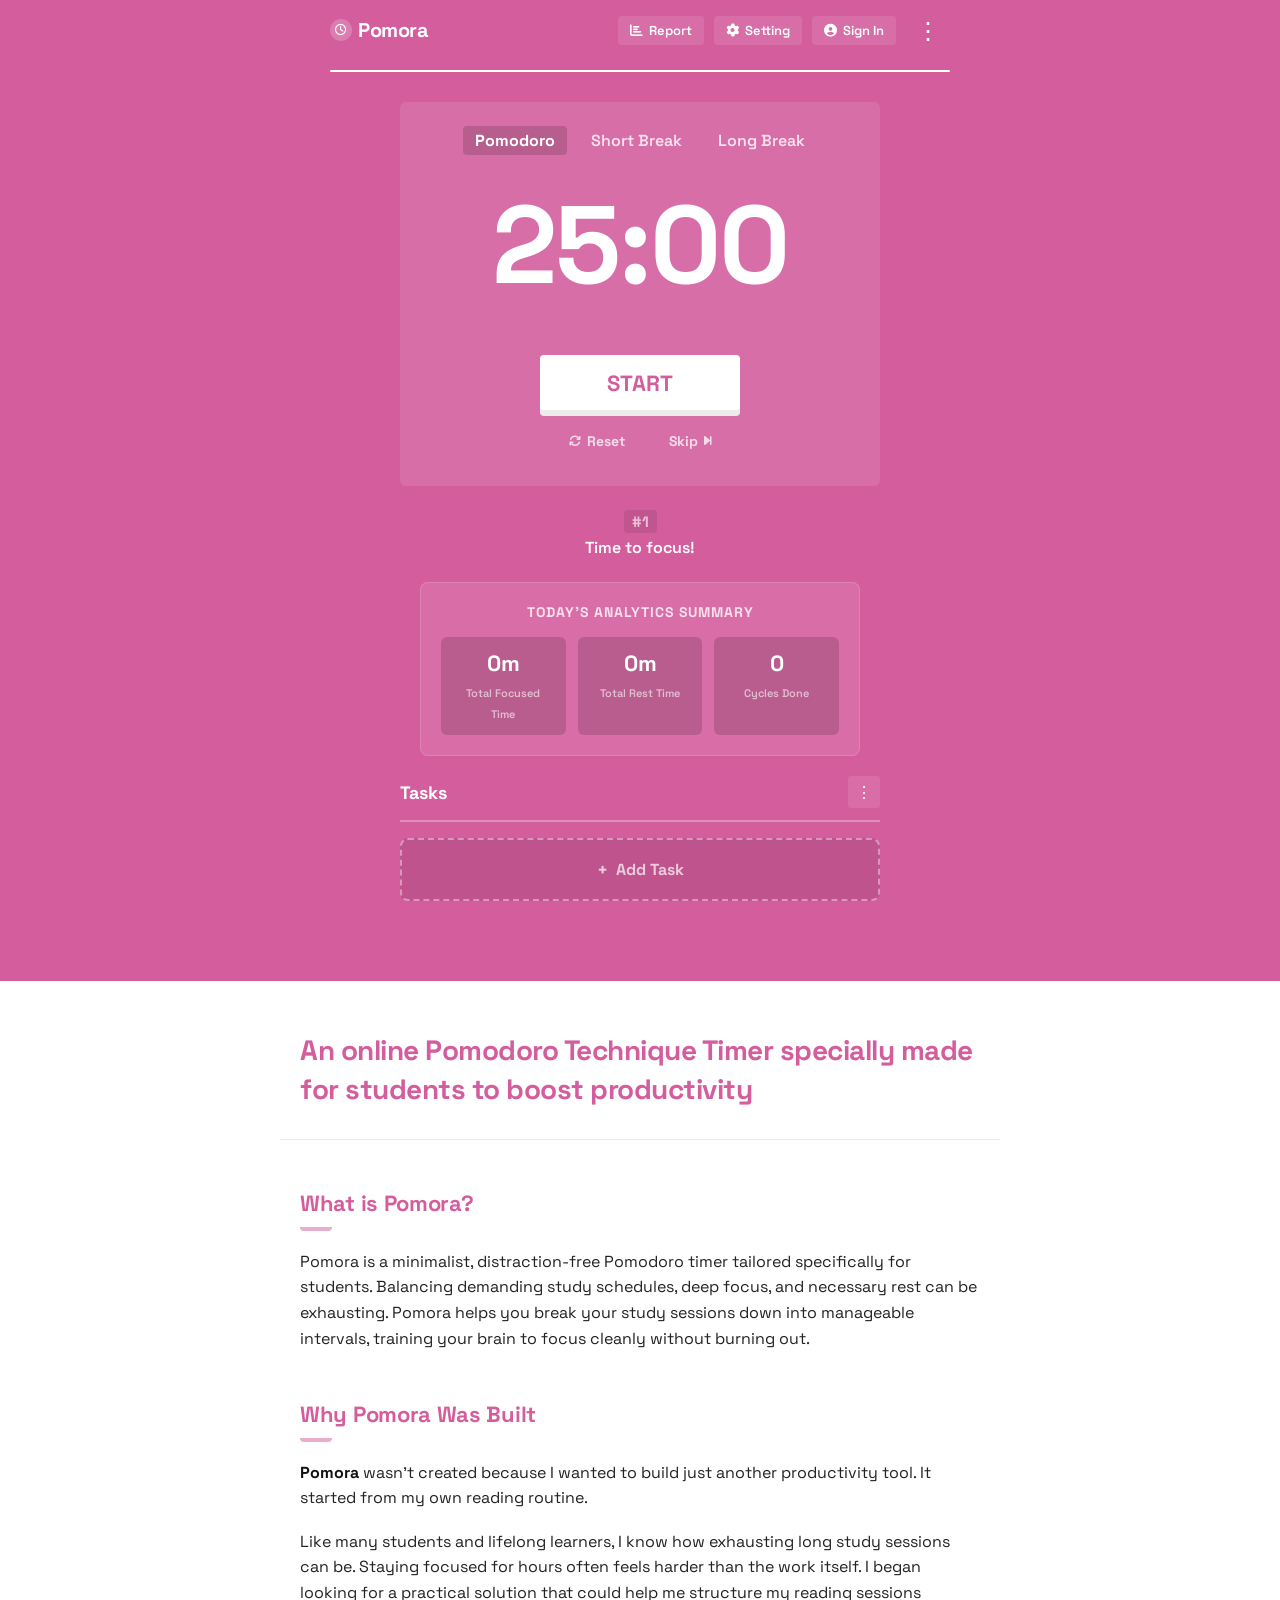
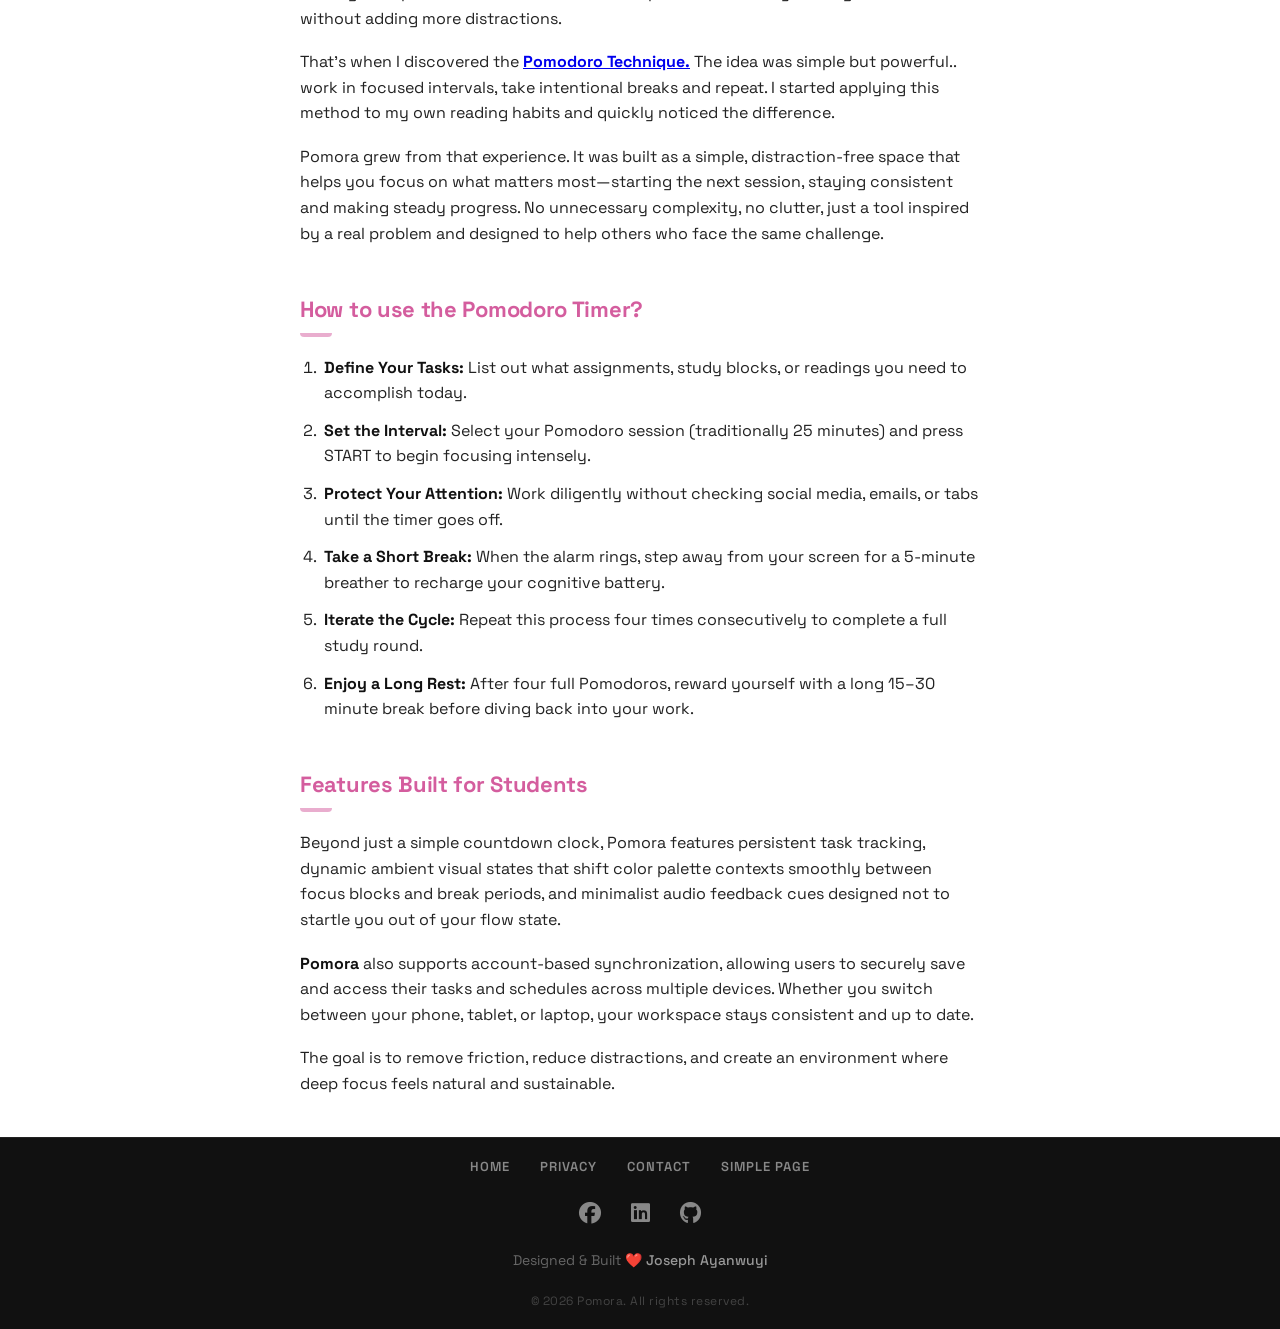
==== commit 74ef097f: "Patch some minor glitches" ====
--- a/frontend/index.html
+++ b/frontend/index.html
@@ -9,9 +9,13 @@
   <link rel="preconnect" href="https://fonts.gstatic.com" crossorigin />
   <link href="https://fonts.googleapis.com/css2?family=Space+Grotesk:wght@300..700&display=swap" rel="stylesheet" />
   <link rel="stylesheet" href="https://cdnjs.cloudflare.com/ajax/libs/font-awesome/6.5.0/css/all.min.css">
-  <link rel="stylesheet" type="text/css" href="css/styles.css" />
-
-  <link rel="shortcut icon" href="favicon.ico" type="image/x-icon">
+  <link rel="stylesheet" type="text/css" href="./css/styles.css" />
+
+  <!-- <link rel="apple-touch-icon" sizes="180x180" href="./assets/img/apple-touch-icon.png"> -->
+  <link rel="icon" type="image/png" sizes="50x50" href="./assets/img/favicon-32x32.png">
+  <link rel="icon" type="image/png" sizes="16x16" href="./assets/img/favicon-16x16.png">
+  <link rel="manifest" href="./assets/img/site.webmanifest">
+
 </head>
 
 <body>
@@ -188,7 +192,7 @@
     <h2 id="what-is-title" class="catchcopy_title">What is Pomora?</h2>
     <p class="catchcopy_text">
       Pomora is a minimalist, distraction-free Pomodoro timer tailored
-      specifically for modern students. Balancing demanding study schedules,
+      specifically for students. Balancing demanding study schedules,
       deep focus, and necessary rest can be exhausting. Pomora helps you break
       your study sessions down into manageable intervals, training your brain
       to focus cleanly without burning out.
@@ -198,11 +202,23 @@
   <section class="catchcopy container" aria-labelledby="why-title">
     <h2 id="why-title" class="catchcopy_title">Why Pomora Was Built</h2>
     <p class="catchcopy_text">
-      Most online timers are cluttered with ads, complex configurations, and
-      noisy interfaces that defeat the purpose of "deep focus." Pomora was
-      created to strip away the noise. By combining an intentional, warm
-      aesthetic with essential task tracking, it creates a psychological safe
-      space that gently encourages you to begin your next study sprint.
+      <span class="bold">Pomora</span> wasn't created because I wanted to build just another productivity tool. It
+      started from my own reading routine.
+    </p>
+    <p class="catchcopy_text">Like many students and lifelong learners, I know how exhausting long study sessions can
+      be. Staying focused for hours often feels harder than the work itself. I began looking for a practical solution
+      that could help me structure my reading sessions without adding more distractions.</p>
+    <p class="catchcopy_text">
+      That's when I discovered the <span class="bold"><a href="https://en.wikipedia.org/wiki/Pomodoro_Technique"
+          target="_blank" rel="noreferrer noopener">Pomodoro Technique.</a></span> The idea was simple but powerful..
+      work in focused intervals, take intentional breaks and repeat. I started applying this method to my own reading
+      habits and quickly noticed the difference.
+    </p>
+    <p class="catchcopy_text">
+      Pomora grew from that experience. It was built as a simple, distraction-free space that helps you focus on what
+      matters most—starting the next session, staying consistent and making steady progress. No unnecessary complexity,
+      no clutter, just a tool inspired by a real problem and designed to help others who face
+      the same challenge.
     </p>
   </section>
 
@@ -247,6 +263,15 @@
       tracking, dynamic ambient visual states that shift color palette
       contexts smoothly between focus blocks and break periods, and minimalist
       audio feedback cues designed not to startle you out of your flow state.
+    </p>
+    <p class="catchcopy_text">
+      <span class="bold">Pomora</span> also supports account-based synchronization, allowing users to securely save and
+      access their tasks and schedules across multiple devices. Whether you switch between your phone, tablet, or
+      laptop, your workspace stays consistent and up to date.
+    </p>
+    <p class="catchcopy_text">
+      The goal is to remove friction, reduce distractions, and create an environment where deep focus feels natural and
+      sustainable.
     </p>
   </section>
 
@@ -259,13 +284,15 @@
     </div>
 
     <div class="footer_smlink">
-      <a href="#" target="_blank" rel="noopener" aria-label="Facebook">
+      <a href="https://www.facebook.com/profile.php?id=61568278722709" target="_blank" rel="noreferrer noopener"
+        aria-label="Facebook">
         <i class="fa-brands fa-facebook"></i>
       </a>
-      <a href="#" target="_blank" rel="noopener" aria-label="LinkedIn">
+      <a href="https://www.linkedin.com/in/josephayanwuyi/" target="_blank" rel="noreferrer noopener"
+        aria-label="LinkedIn">
         <i class="fa-brands fa-linkedin"></i>
       </a>
-      <a href="#" target="_blank" rel="noopener" aria-label="GitHub">
+      <a href="https://github.com/josephayanwuyi/" target="_blank" rel="noreferrer noopener" aria-label="GitHub">
         <i class="fa-brands fa-github"></i>
       </a>
     </div>
@@ -453,7 +480,7 @@
   </div>
 
 </body>
-<link rel="stylesheet" href="css/interactivity.css">
-<script src="js/app.js"></script>
+<link rel="stylesheet" href="./css/interactivity.css">
+<script src="./js/app.js"></script>
 
 </html>
--- a/frontend/css/styles.css
+++ b/frontend/css/styles.css
@@ -6,7 +6,7 @@
 }
 
 :root {
-  --bg-color: #ba4949;
+  --bg-color: #D45D9E;
   --card-bg: rgba(255, 255, 255, 0.1);
   --card-bg-hover: rgba(255, 255, 255, 0.2);
   --text-main: #ffffff;
@@ -366,7 +366,7 @@
   padding-left: 4px;
 }
 
-li .bold {
+.bold {
   font-weight: 700;
   color: #111111;
 }
@@ -685,3 +685,4 @@
     font-size: 12px;
   }
 }
+
--- a/frontend/css/interactivity.css
+++ b/frontend/css/interactivity.css
@@ -6,27 +6,27 @@
 
 /* New theme modifier classes for smooth state changes */
 .container-head.theme-pomodoro {
-    --bg-color: #ba4949;
-    background-color: #ba4949;
+    --bg-color: #D45D9E;
+    background-color: #D45D9E;
 }
 
 .container-head.theme-short {
-    --bg-color: #388e3c; /* Elegant, calming green for short breaks */
-    background-color: #388e3c;
+    --bg-color: #5262C7;
+    background-color: #5262C7;
 }
 
 .container-head.theme-long {
-    --bg-color: #3949ab; /* Deep, relaxing blue for long breaks */
-    background-color: #3949ab;
-}
-
-/* Ensure the layout elements using var(--bg-color) dynamically transition too */
+    --bg-color: #4FA368; 
+    background-color: #4FA368;
+}
+
+
+
 .start-btn {
-    /* ... keep your existing styles ... */
     transition: color 0.4s ease, transform 0.1s ease;
 }
 
-/* --- Injected Task Items Layout styling --- */
+/* --- Task Items Layout styling --- */
 .tasks-list {
     width: 100%;
     display: flex;
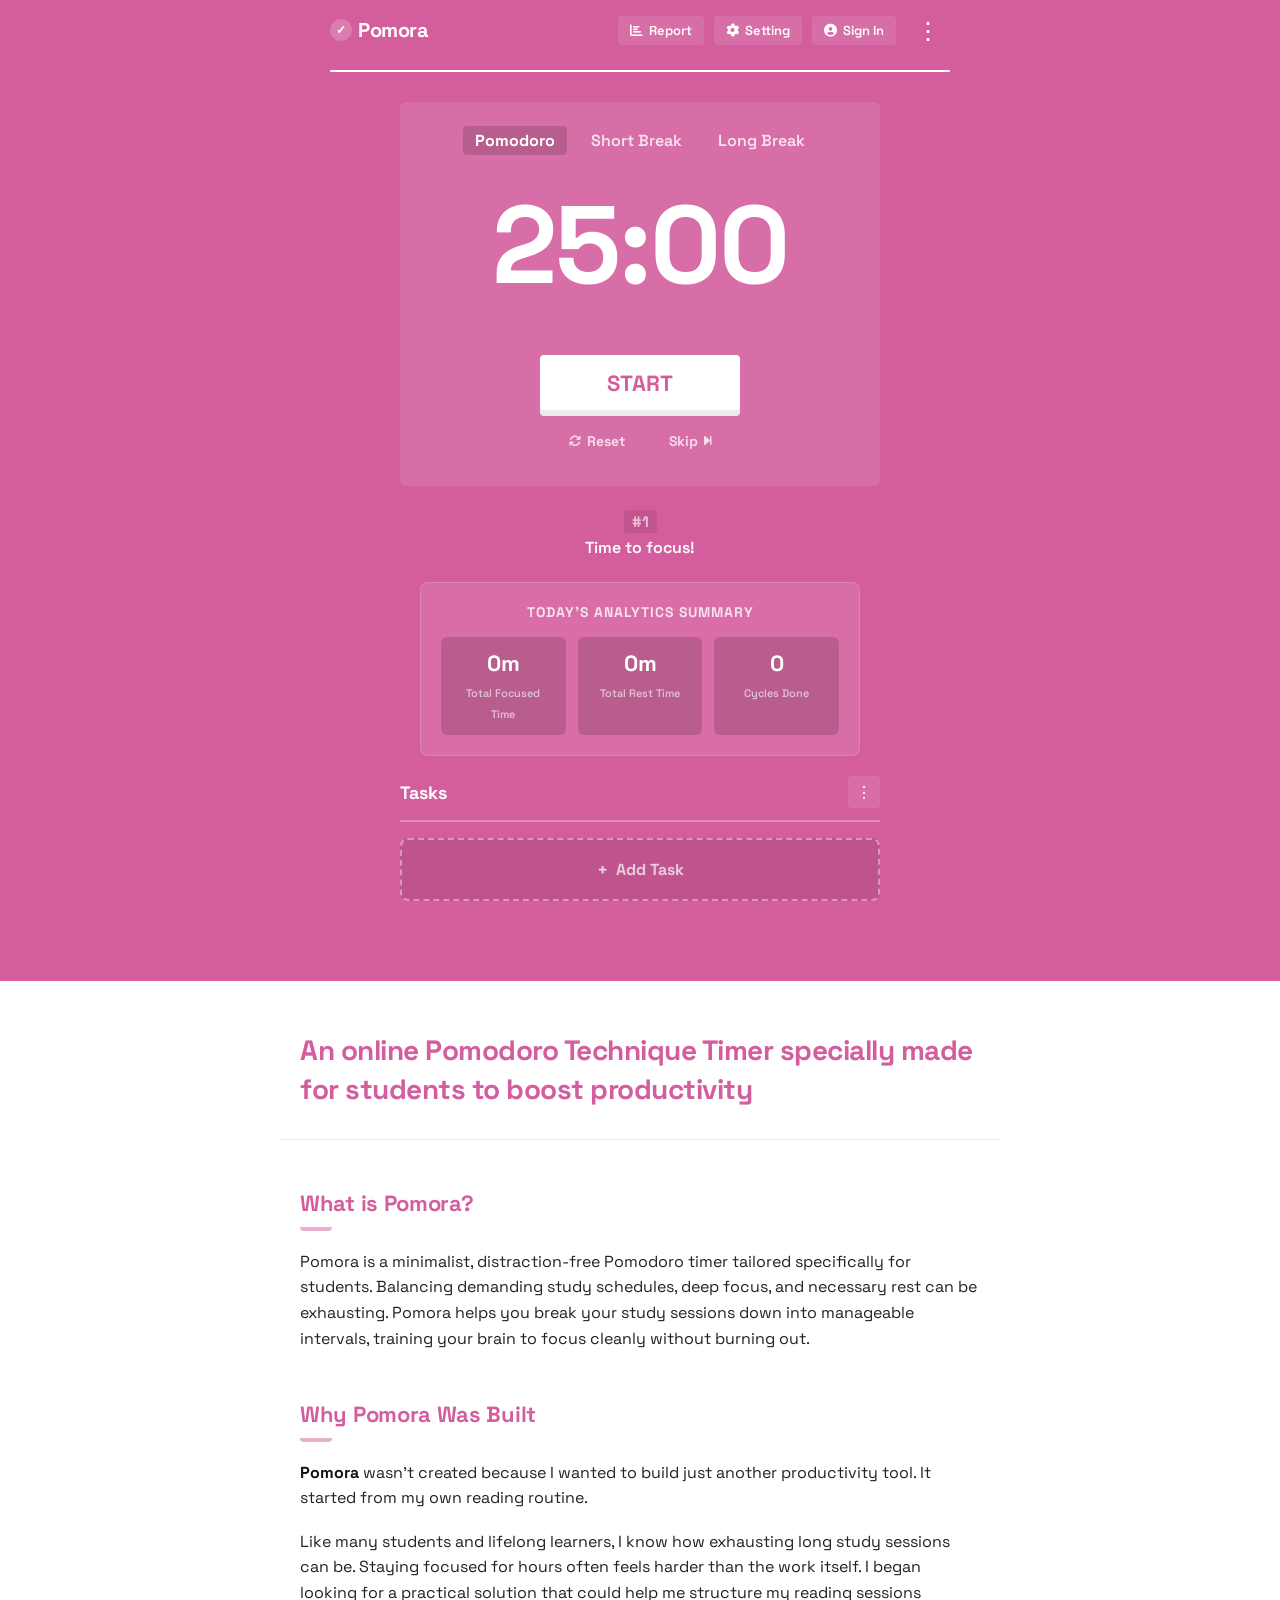
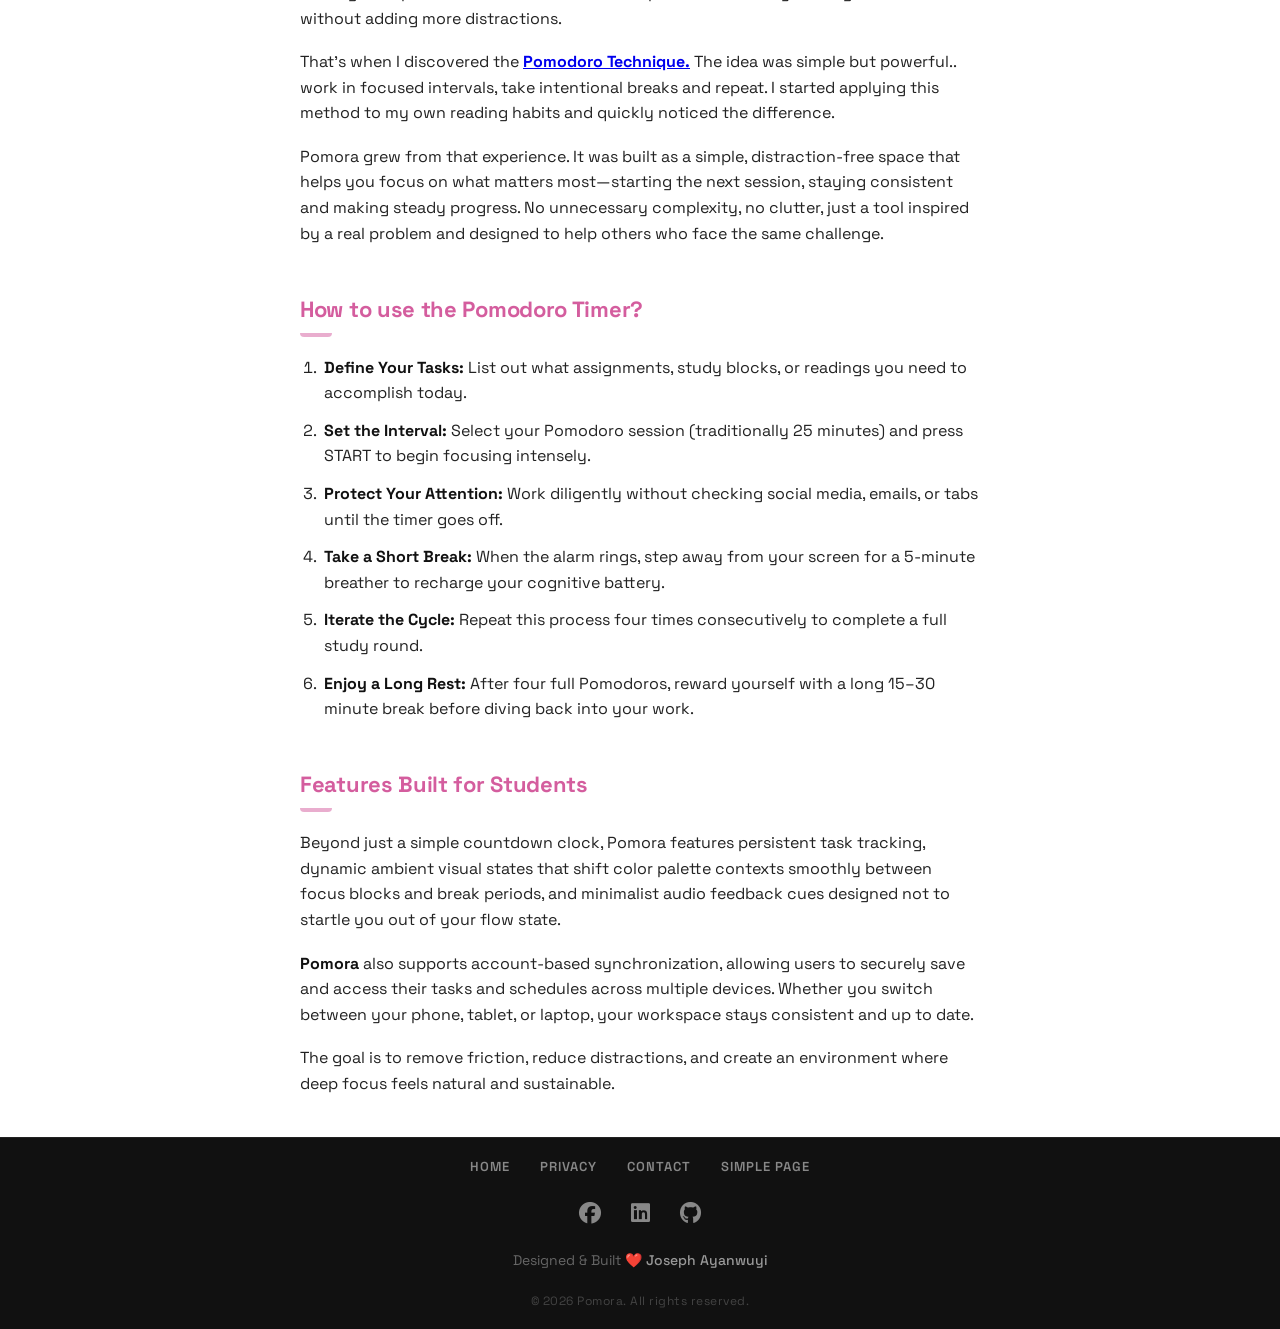
==== commit bc3bfb2e: "fix icon inconsistency" ====
--- a/frontend/index.html
+++ b/frontend/index.html
@@ -2,7 +2,22 @@
 <html lang="en">
 
 <head>
-  <meta charset="UTF-8" />
+  <meta http-equiv="Content-Type" content="text/html;charset=UTF-8" />
+  <!-- METADATA OG REL -->
+  <meta name="description" content="" />
+  <meta name="keywords"
+    content="software engineer, frontend developer, web developer, portfolio website, HTML CSS JavaScript, responsive design, UI design, web development projects, frontend projects, JavaScript animations, personal portfolio, developer portfolio, Ogbomoso developer, Nigeria developer" />
+  <!-- Open Graph (Facebook, LinkedIn, WhatsApp) -->
+  <meta property="og:title" content="Tola's Portfolio - Software Engineer" />
+
+  <meta property="og:description"
+    content="Personal portfolio of a software engineer showcasing modern web projects, UI designs, and JavaScript animations built with HTML, CSS, and JavaScript." />
+
+  <meta property="og:image" content="frontend\assets\img\image.png" />
+
+  <meta property="og:url" content="https://pomora-omega.vercel.app/" />
+
+  <meta property="og:type" content="website" />
   <meta name="viewport" content="width=device-width, initial-scale=1.0" />
   <title>Pomora - Home</title>
   <link rel="preconnect" href="https://fonts.googleapis.com" />
@@ -11,18 +26,28 @@
   <link rel="stylesheet" href="https://cdnjs.cloudflare.com/ajax/libs/font-awesome/6.5.0/css/all.min.css">
   <link rel="stylesheet" type="text/css" href="./css/styles.css" />
 
-  <!-- <link rel="apple-touch-icon" sizes="180x180" href="./assets/img/apple-touch-icon.png"> -->
+  <link rel="apple-touch-icon" sizes="180x180" href="./assets/img/apple-touch-icon.png">
   <link rel="icon" type="image/png" sizes="50x50" href="./assets/img/favicon-32x32.png">
   <link rel="icon" type="image/png" sizes="16x16" href="./assets/img/favicon-16x16.png">
   <link rel="manifest" href="./assets/img/site.webmanifest">
 
+  <!-- Google Analytics to track user -->
+  <script async src="https://www.googletagmanager.com/gtag/js?id=G-3CQ55Y52CE"></script>
+  <script>
+    window.dataLayer = window.dataLayer || [];
+    function gtag() { dataLayer.push(arguments); }
+    gtag('js', new Date());
+
+    gtag('config', 'G-3CQ55Y52CE');
+  </script>
+
 </head>
 
 <body>
 
   <div class="container-head">
     <header class="navbar" role="banner">
-      <div class="logo"><span class="logo-icon"><i class="fa-regular fa-clock"></i></span> Pomora</div>
+      <div class="logo"><span class="logo-icon">✓</span> Pomora</div>
       <nav class="nav-actions" aria-label="Primary navigation">
         <button type="button" class="nav-btn">
           <span class="icon"><i class="fa fa-bar-chart" aria-hidden="true"></i></span>
@@ -454,12 +479,12 @@
 
         <form class="auth-form" id="signUpForm" onsubmit="event.preventDefault();">
           <div class="auth-input-group">
-            <label for="registerName">Full Name</label>
+            <label for="registerName">First Name</label>
             <input type="text" id="registerName" placeholder="Your Name" required>
           </div>
           <div class="auth-input-group">
             <label for="registerEmail">Email Address</label>
-            <input type="email" id="registerEmail" placeholder="name@school.edu" required>
+            <input type="email" id="registerEmail" placeholder="username@gmail.com" required>
           </div>
           <div class="auth-input-group">
             <label for="registerPassword">Password</label>
